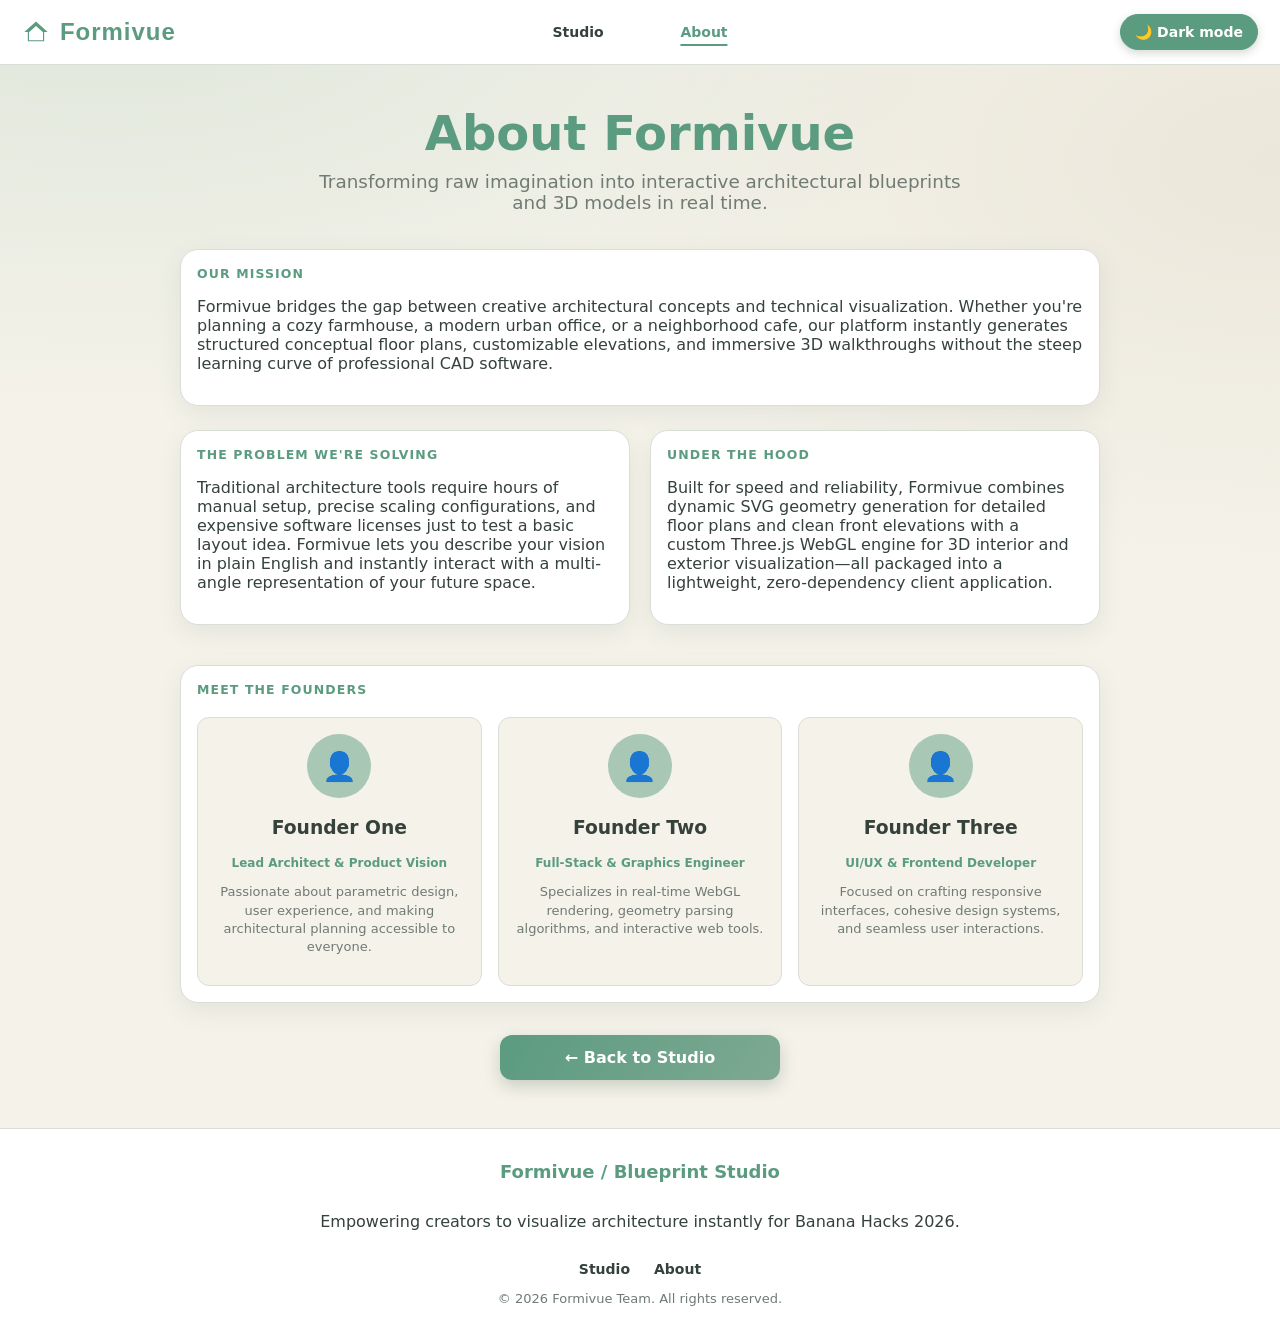
==== about.html @ 61987da1 "changed blueprint" ====
<!DOCTYPE html><html lang="en"><head><meta charset="utf-8">
<meta name="viewport" content="width=device-width, initial-scale=1, viewport-fit=cover">
<title>About — Formivue</title>
<link rel="stylesheet" href="style.css">
</head><body>
<header class="site-header">
<div class="brand-wrapper">
<svg class="brand-logo-icon" viewBox="0 0 24 24" width="28" height="28" aria-hidden="true"><path d="M12 3L2 12h3v8h14v-8h3L12 3zm0 3.8l6 5.4v6.8H6v-6.8l6-5.4z" fill="var(--a1)"/></svg>
<a class="brand" href="index.html">Formivue</a>
</div>
<nav class="site-nav" aria-label="Main navigation">
<a href="index.html">Studio</a>
<a href="about.html" class="active">About</a>
</nav>
<button class="theme-toggle" id="theme-toggle" type="button" aria-pressed="false">🌙 Dark mode</button>
</header>
<main class="about-container">
<section class="about-hero">
<h1>About Formivue</h1>
<p class="about-lead">Transforming raw imagination into interactive architectural blueprints and 3D models in real time.</p>
</section>
<section class="about-section card">
<h2>Our Mission</h2>
<p>Formivue bridges the gap between creative architectural concepts and technical visualization. Whether you're planning a cozy farmhouse, a modern urban office, or a neighborhood cafe, our platform instantly generates structured conceptual floor plans, customizable elevations, and immersive 3D walkthroughs without the steep learning curve of professional CAD software.</p>
</section>
<section class="about-grid">
<div class="card">
<h2>The Problem We're Solving</h2>
<p>Traditional architecture tools require hours of manual setup, precise scaling configurations, and expensive software licenses just to test a basic layout idea. Formivue lets you describe your vision in plain English and instantly interact with a multi-angle representation of your future space.</p>
</div>
<div class="card">
<h2>Under the Hood</h2>
<p>Built for speed and reliability, Formivue combines dynamic SVG geometry generation for detailed floor plans and clean front elevations with a custom Three.js WebGL engine for 3D interior and exterior visualization—all packaged into a lightweight, zero-dependency client application.</p>
</div>
</section>
<section class="about-section card">
<h2>Meet the Founders</h2>
<div class="founders-grid">
<div class="founder-card">
<div class="founder-photo-placeholder">👤</div>
<h3>Founder One</h3>
<p class="founder-role">Lead Architect & Product Vision</p>
<p class="founder-bio">Passionate about parametric design, user experience, and making architectural planning accessible to everyone.</p>
</div>
<div class="founder-card">
<div class="founder-photo-placeholder">👤</div>
<h3>Founder Two</h3>
<p class="founder-role">Full-Stack & Graphics Engineer</p>
<p class="founder-bio">Specializes in real-time WebGL rendering, geometry parsing algorithms, and interactive web tools.</p>
</div>
<div class="founder-card">
<div class="founder-photo-placeholder">👤</div>
<h3>Founder Three</h3>
<p class="founder-role">UI/UX & Frontend Developer</p>
<p class="founder-bio">Focused on crafting responsive interfaces, cohesive design systems, and seamless user interactions.</p>
</div>
</div>
</section>
<div class="back-to-studio">
<a href="index.html" class="go" style="display:inline-block; text-align:center; text-decoration:none; max-width:280px;">← Back to Studio</a>
</div>
</main>
<footer class="site-footer-main">
<div class="footer-content">
<div class="footer-brand">Formivue / Blueprint Studio</div>
<p>Empowering creators to visualize architecture instantly for Banana Hacks 2026.</p>
<div class="footer-links">
<a href="index.html">Studio</a>
<a href="about.html">About</a>
</div>
<p class="copyright">&copy; 2026 Formivue Team. All rights reserved.</p>
</div>
</footer>
<script>
var themeToggle=document.getElementById('theme-toggle'),savedTheme=localStorage.getItem('formivue-theme');
document.documentElement.dataset.theme=savedTheme=='dark'?'dark':'light';
function updateThemeToggle(){var dark=document.documentElement.dataset.theme=='dark';themeToggle.textContent=dark?'☀️ Light mode':'🌙 Dark mode';themeToggle.setAttribute('aria-pressed',dark)}
themeToggle.addEventListener('click',function(){var dark=document.documentElement.dataset.theme!='dark';document.documentElement.dataset.theme=dark?'dark':'light';localStorage.setItem('formivue-theme',dark?'dark':'light');updateThemeToggle()});
updateThemeToggle();
</script>
</body></html>
---- style.css ----
:root{box-sizing:border-box;padding-top:env(safe-area-inset-top,0px);padding-bottom:env(safe-area-inset-bottom,0px);--bg:#f4f2e9;--fg:#35413b;--card:#fff;--line:#d9ded7;--mut:#707b74;--a1:#5b9b80;--a2:#a8c7b5;--a3:#c7b99e}
:root[data-theme="dark"]{--bg:#17251e;--fg:#edf2ec;--card:#22342a;--line:#405648;--mut:#b1c1b5;--a1:#8db89a;--a2:#547e62;--a3:#a89e83}
html{scroll-padding-top:env(safe-area-inset-top,0px)}
*{box-sizing:border-box}
body{margin:0;color:var(--fg);font-family:system-ui,-apple-system,Segoe UI,sans-serif;background:radial-gradient(900px 400px at 8% 0,#a8c7b544,transparent),radial-gradient(700px 400px at 100% 12%,#c7b99e33,transparent),var(--bg);background-repeat:no-repeat}
:root[data-theme="dark"] body{background:radial-gradient(900px 400px at 8% 0,#31594066,transparent),radial-gradient(700px 400px at 100% 12%,#44504455,transparent),var(--bg)}
.site-header{position:relative;display:flex;align-items:center;gap:24px;padding:14px 22px;background:var(--card);border-bottom:1px solid var(--line)}
.brand-wrapper{display:flex;align-items:center;gap:10px}
.site-header .brand{color:var(--a1);font:900 24px/1 Arial,Helvetica,sans-serif;letter-spacing:.04em;text-decoration:none}
.site-nav{position:absolute;left:50%;display:flex;align-items:center;gap:clamp(24px,6vw,88px);transform:translateX(-50%)}
.site-nav a{position:relative;padding:6px 0;color:var(--fg);font-size:14px;font-weight:600;text-decoration:none}
.site-nav a:after{position:absolute;right:0;bottom:0;left:0;height:2px;background:var(--a1);content:"";transform:scaleX(0);transform-origin:center;transition:transform .2s ease}
.site-nav a:hover:after,.site-nav a:focus-visible:after,.site-nav a.active:after{transform:scaleX(1)}
.site-nav a:hover,.site-nav a.active{color:var(--a1)}
.brand-lockup{display:flex;width:100%;align-items:center;justify-content:space-between;gap:16px;padding:14px 0 0 22px}
.brand-promo{display:flex;width:max-content;flex-direction:column;align-items:center;gap:0;transform:translateX(40px)}
.brand-illustration{display:block;width:clamp(240px,32vw,390px);height:auto;flex:0 1 auto;transform:translateX(-55px)}
.brand-tagline{color:transparent;-webkit-text-fill-color:transparent;-webkit-text-stroke:1px var(--a1);font:700 120px/1 Arial,Helvetica,sans-serif;letter-spacing:0}
.brand-tagline:first-child{transform:translateX(-36px);opacity:.5}
.brand-tagline:nth-child(2){transform:translateX(36px)}
.brand-subtitle{width:max-content;color:var(--a1);font:400 18px/1.4 Arial,Helvetica,sans-serif;text-align:center}
.theme-toggle{margin-left:auto;border:1px solid var(--a1);border-radius:999px;padding:9px 14px;background:var(--a1);color:#fff;font:600 14px system-ui,sans-serif;box-shadow:0 3px 10px #263d2c33;cursor:pointer}
:root[data-theme="dark"] .theme-toggle{color:#17251e}
.grid{max-width:1400px;margin:0 auto;padding:20px 16px 40px;display:grid;grid-template-columns:minmax(0,1fr) minmax(0,1fr);gap:20px;align-items:start}
.panel{display:grid;grid-template-columns:repeat(2,minmax(0,1fr));gap:12px;align-items:start}
.panel .card{min-width:0;margin-bottom:0;padding:14px}
.panel .describe-card{grid-column:1/-1}
@media(max-width:1000px){.grid{grid-template-columns:1fr}}
@media(min-width:1001px){.panel{position:sticky;top:12px;max-height:calc(100vh - 24px);overflow:auto}}
@media(max-width:560px){.panel{grid-template-columns:1fr}}
.card{background:var(--card);border:1px solid var(--line);border-radius:18px;padding:16px;box-shadow:0 8px 24px #526c5b18;margin-bottom:16px}
h2{font-size:.78rem;letter-spacing:.09em;text-transform:uppercase;color:var(--a1);margin:0 0 10px}
textarea{width:100%;min-height:96px;padding:12px;border:2px solid var(--line);border-radius:12px;background:var(--bg);color:var(--fg);font:15px system-ui,sans-serif;resize:vertical}
textarea:focus{outline:none;border-color:var(--a1)}
.chips{display:flex;flex-wrap:wrap;gap:6px;margin:10px 0}
.chip{border:0;border-radius:999px;padding:6px 11px;font-size:12.5px;color:#fff;cursor:pointer;font-weight:600}
.chip:nth-child(1){background:#5b9b80}.chip:nth-child(2){background:#78857d}.chip:nth-child(3){background:#b7a98d}.chip:nth-child(4){background:#83aa94}.chip:nth-child(5){background:#909992}
.chip.on{box-shadow:0 0 0 3px var(--fg)}button:focus-visible{outline:3px solid var(--a1);outline-offset:3px}
[hidden]{display:none!important}
.go{width:100%;border:0;border-radius:12px;padding:13px;color:#fff;font-weight:700;font-size:16px;cursor:pointer;background:linear-gradient(120deg,var(--a1),#7ea992);box-shadow:0 6px 16px #526c5b44;transition:transform .15s}
.go:hover{transform:translateY(-2px)}
.ctl{display:flex;justify-content:space-between;align-items:center;padding:8px 0;border-bottom:1px dashed var(--line)}
.st{display:flex;align-items:center;gap:10px}.st button{width:30px;height:30px;border-radius:50%;border:0;background:var(--a1);color:#fff;font-size:18px;cursor:pointer}.st b{min-width:18px;text-align:center}
.tgs{display:flex;gap:8px;margin:12px 0}.tg{flex:1;cursor:pointer}.tg input{display:none}
.tg span{display:block;text-align:center;padding:9px;border-radius:10px;border:2px solid var(--line);font-size:14px}
.tg input:checked+span{background:var(--a1);border-color:var(--a1);color:#fff;font-weight:600}
.lbl{font-size:13px;color:var(--mut);margin:12px 0 6px}
.styles{display:grid;grid-template-columns:repeat(2,1fr);gap:8px}
.window-options{display:grid;grid-template-columns:repeat(2,minmax(0,1fr));gap:7px}
.window-type{border:2px solid var(--line);background:var(--card);color:var(--fg);border-radius:10px;padding:9px 7px;cursor:pointer;text-align:left;font-size:12px}
.window-type.on{border-color:var(--a1);background:color-mix(in srgb,var(--a1) 14%,var(--card));font-weight:650}
.sty{border:2px solid var(--line);background:var(--card);color:var(--fg);border-radius:12px;padding:9px;cursor:pointer;text-align:left;font-size:13px}
.sty.on{border-color:var(--c);box-shadow:0 0 0 3px color-mix(in srgb,var(--c) 25%,transparent);font-weight:600}
.seg{display:flex;border:2px solid var(--line);border-radius:10px;overflow:hidden}.seg button{flex:1;border:0;background:none;color:var(--fg);padding:8px;cursor:pointer}.seg button.on{background:var(--a1);color:#fff}
.sws{display:flex;flex-wrap:wrap;gap:8px}.sw{width:28px;height:28px;border-radius:50%;border:3px solid var(--card);box-shadow:0 0 0 2px var(--line);cursor:pointer;padding:0}.sw.on{box-shadow:0 0 0 3px var(--a1)}
.stats{display:grid;grid-template-columns:repeat(4,1fr);gap:10px;margin-bottom:16px}
@media(max-width:560px){.stats{grid-template-columns:repeat(2,1fr)}}
.stat{border-radius:14px;padding:12px;color:#fff}.stat b{display:block;font-size:1.25rem}.stat span{font-size:12px;opacity:.92}
.stat:nth-child(1){background:linear-gradient(135deg,#5b9b80,#83b59a)}.stat:nth-child(2){background:linear-gradient(135deg,#84958b,#aeb9b0)}.stat:nth-child(3){background:linear-gradient(135deg,#b5a789,#d0c5af)}.stat:nth-child(4){background:linear-gradient(135deg,#8f9a92,#b7c1b9)}
.tabs{display:flex;gap:6px;margin-bottom:12px}.tabs button{flex:1;border:0;padding:11px;border-radius:10px;background:var(--bg);color:var(--fg);font-weight:600;cursor:pointer}
.tabs button.on{background:linear-gradient(120deg,var(--a1),#8db8a0);color:#fff}
.pills{display:flex;gap:6px;margin:10px 0;flex-wrap:wrap}.pills button{border:2px solid var(--line);background:none;color:var(--fg);border-radius:999px;padding:6px 12px;cursor:pointer}.pills button.on{background:var(--a1);border-color:var(--a1);color:#fff}
.info{margin-top:10px;padding:10px 12px;border-radius:10px;background:var(--bg);font-size:14px;color:var(--mut)}.info b{color:var(--fg)}
.wrap{overflow:auto;border-radius:12px;border:1px solid var(--line);position:relative;cursor:grab}
.wrap:active{cursor:grabbing}
svg{display:block;width:100%;height:auto;transform-origin:0 0}
.rm{pointer-events:all;cursor:pointer;transition:fill .15s}.rm:hover{fill:#7fd0ff;fill-opacity:.32}
.pop{animation:pop .4s ease}@keyframes pop{from{transform:translateY(8px)}to{transform:none}}
.err{padding:18px;border-radius:12px;background:#fbe9e4;color:#6b2a1c;border:1px solid #e3b4a6;font-size:14px;word-break:break-word}
.v3{height:440px;border-radius:12px;overflow:hidden;background:#000;touch-action:none;cursor:grab}.v3 canvas{display:block;width:100%}.note{font-size:12.5px;color:var(--mut);text-align:center;margin:0}
.site-footer-main{background:var(--card);border-top:1px solid var(--line);padding:32px 20px;margin-top:48px;text-align:center}
.footer-content{max-width:1200px;margin:0 auto;display:flex;flex-direction:column;align-items:center;gap:14px}
.footer-brand{font-weight:900;color:var(--a1);font-size:18px}
.footer-links{display:flex;gap:24px}
.footer-links a{color:var(--fg);text-decoration:none;font-size:14px;font-weight:600}
.footer-links a:hover{color:var(--a1)}
.copyright{font-size:13px;color:var(--mut);margin:0}
.about-container{max-width:960px;margin:40px auto;padding:0 20px}
.about-hero{text-align:center;margin-bottom:36px}.about-hero h1{font-size:clamp(2rem,4vw,3rem);color:var(--a1);margin-bottom:10px}
.about-lead{font-size:1.15rem;color:var(--mut);max-width:680px;margin:0 auto}
.about-section{margin-bottom:24px}
.about-grid{display:grid;grid-template-columns:repeat(2,minmax(0,1fr));gap:20px;margin-bottom:24px}
@media(max-width:768px){.about-grid{grid-template-columns:1fr}}
.founders-grid{display:grid;grid-template-columns:repeat(3,minmax(0,1fr));gap:16px;margin-top:20px}
@media(max-width:768px){.founders-grid{grid-template-columns:1fr}}
.founder-card{background:var(--bg);border-radius:12px;padding:16px;text-align:center;border:1px solid var(--line)}
.founder-photo-placeholder{width:64px;height:64px;border-radius:50%;background:var(--a2);color:#fff;display:flex;align-items:center;justify-content:center;font-size:28px;margin:0 auto 12px}
.founder-role{font-size:12px;color:var(--a1);font-weight:700;margin:4px 0}
.founder-bio{font-size:13px;color:var(--mut);line-height:1.4}
.back-to-studio{text-align:center;margin:32px 0}

#type-options{grid-column:1/-1}
.otg{display:grid;grid-template-columns:repeat(2,minmax(0,1fr));gap:8px;margin-top:12px}
.otg .tg{margin:0}
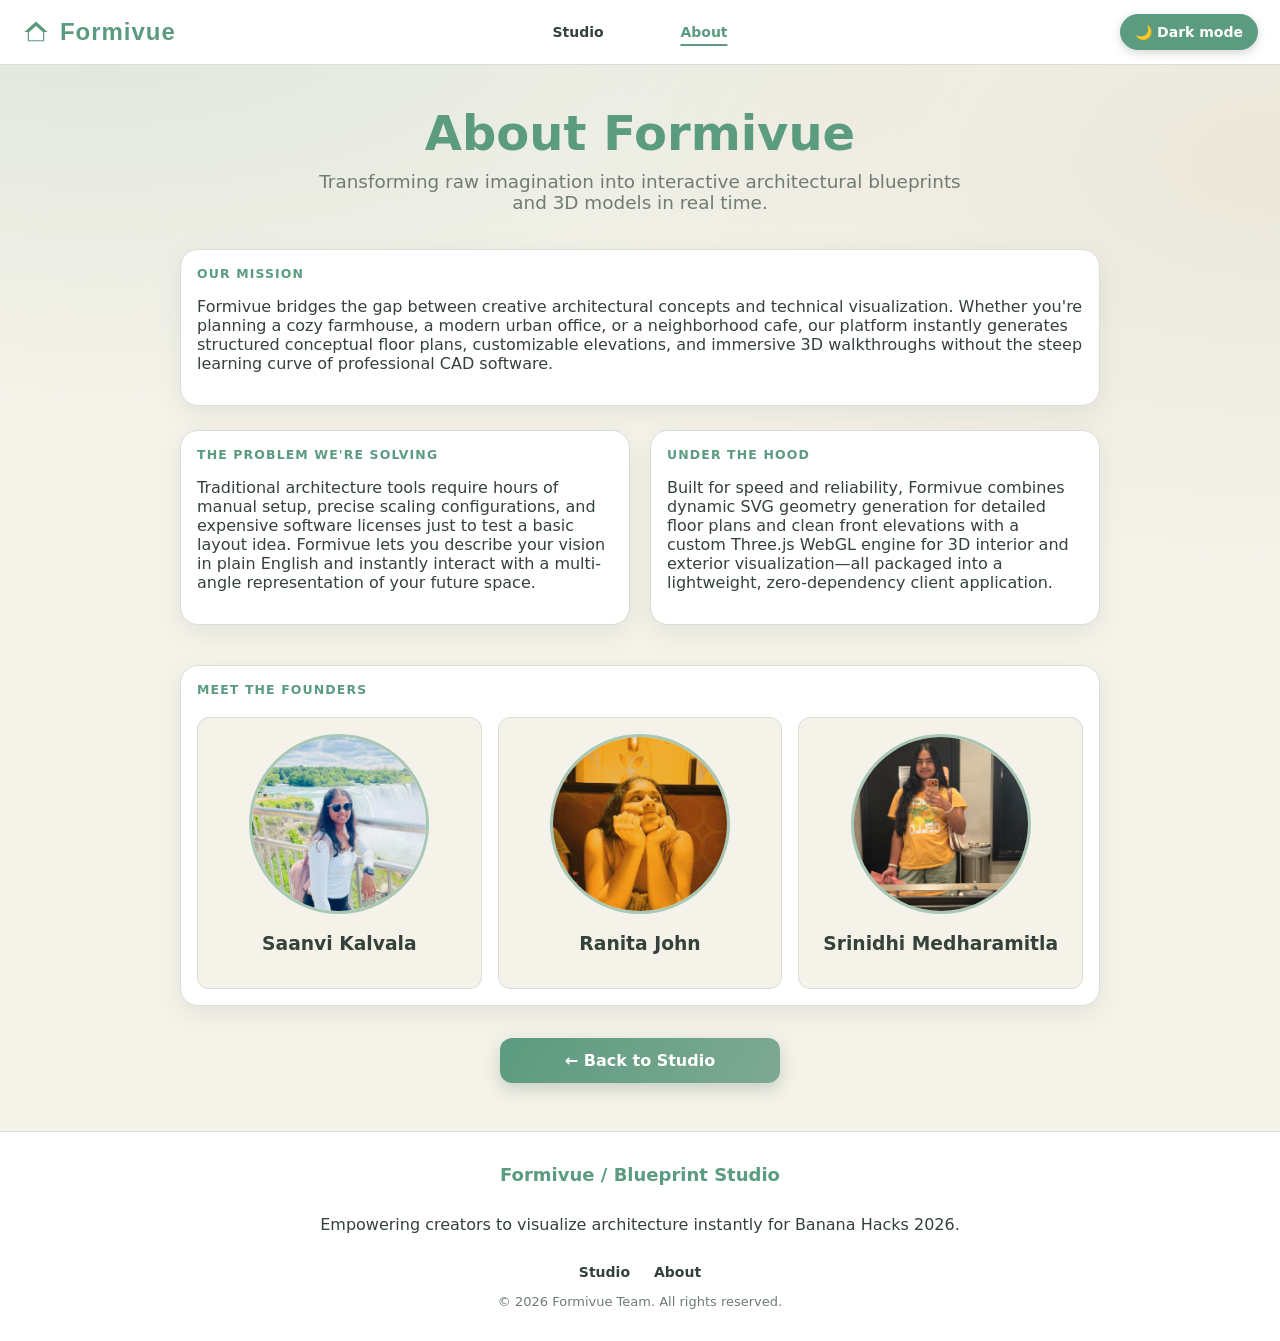
==== commit bc8c0e31: "add photos for founders" ====
--- a/about.html
+++ b/about.html
@@ -37,22 +37,16 @@
 <h2>Meet the Founders</h2>
 <div class="founders-grid">
 <div class="founder-card">
-<div class="founder-photo-placeholder">👤</div>
-<h3>Founder One</h3>
-<p class="founder-role">Lead Architect & Product Vision</p>
-<p class="founder-bio">Passionate about parametric design, user experience, and making architectural planning accessible to everyone.</p>
+<img class="founder-photo" src="assets/founders/saanvi.jpeg" alt="Saanvi Kalvala" loading="lazy">
+<h3>Saanvi Kalvala</h3>
 </div>
 <div class="founder-card">
-<div class="founder-photo-placeholder">👤</div>
-<h3>Founder Two</h3>
-<p class="founder-role">Full-Stack & Graphics Engineer</p>
-<p class="founder-bio">Specializes in real-time WebGL rendering, geometry parsing algorithms, and interactive web tools.</p>
+<img class="founder-photo" src="assets/founders/ranita.jpg" alt="Ranita John" loading="lazy">
+<h3>Ranita John</h3>
 </div>
 <div class="founder-card">
-<div class="founder-photo-placeholder">👤</div>
-<h3>Founder Three</h3>
-<p class="founder-role">UI/UX & Frontend Developer</p>
-<p class="founder-bio">Focused on crafting responsive interfaces, cohesive design systems, and seamless user interactions.</p>
+<img class="founder-photo" src="assets/founders/srinidhi.jpeg" alt="Srinidhi Medharamitla" loading="lazy">
+<h3>Srinidhi Medharamitla</h3>
 </div>
 </div>
 </section>
--- a/style.css
+++ b/style.css
@@ -60,6 +60,7 @@
 .tabs{display:flex;gap:6px;margin-bottom:12px}.tabs button{flex:1;border:0;padding:11px;border-radius:10px;background:var(--bg);color:var(--fg);font-weight:600;cursor:pointer}
 .tabs button.on{background:linear-gradient(120deg,var(--a1),#8db8a0);color:#fff}
 .pills{display:flex;gap:6px;margin:10px 0;flex-wrap:wrap}.pills button{border:2px solid var(--line);background:none;color:var(--fg);border-radius:999px;padding:6px 12px;cursor:pointer}.pills button.on{background:var(--a1);border-color:var(--a1);color:#fff}
+.pills button[data-act="download"]{background:var(--a1);border-color:var(--a1);color:#fff;font-weight:600}
 .info{margin-top:10px;padding:10px 12px;border-radius:10px;background:var(--bg);font-size:14px;color:var(--mut)}.info b{color:var(--fg)}
 .wrap{overflow:auto;border-radius:12px;border:1px solid var(--line);position:relative;cursor:grab}
 .wrap:active{cursor:grabbing}
@@ -84,6 +85,7 @@
 .founders-grid{display:grid;grid-template-columns:repeat(3,minmax(0,1fr));gap:16px;margin-top:20px}
 @media(max-width:768px){.founders-grid{grid-template-columns:1fr}}
 .founder-card{background:var(--bg);border-radius:12px;padding:16px;text-align:center;border:1px solid var(--line)}
+.founder-photo{display:block;width:180px;height:180px;object-fit:cover;border-radius:50%;border:3px solid var(--a2);margin:0 auto 12px;background:var(--a2)}
 .founder-photo-placeholder{width:64px;height:64px;border-radius:50%;background:var(--a2);color:#fff;display:flex;align-items:center;justify-content:center;font-size:28px;margin:0 auto 12px}
 .founder-role{font-size:12px;color:var(--a1);font-weight:700;margin:4px 0}
 .founder-bio{font-size:13px;color:var(--mut);line-height:1.4}
@@ -92,4 +94,3 @@
 #type-options{grid-column:1/-1}
 .otg{display:grid;grid-template-columns:repeat(2,minmax(0,1fr));gap:8px;margin-top:12px}
 .otg .tg{margin:0}
-
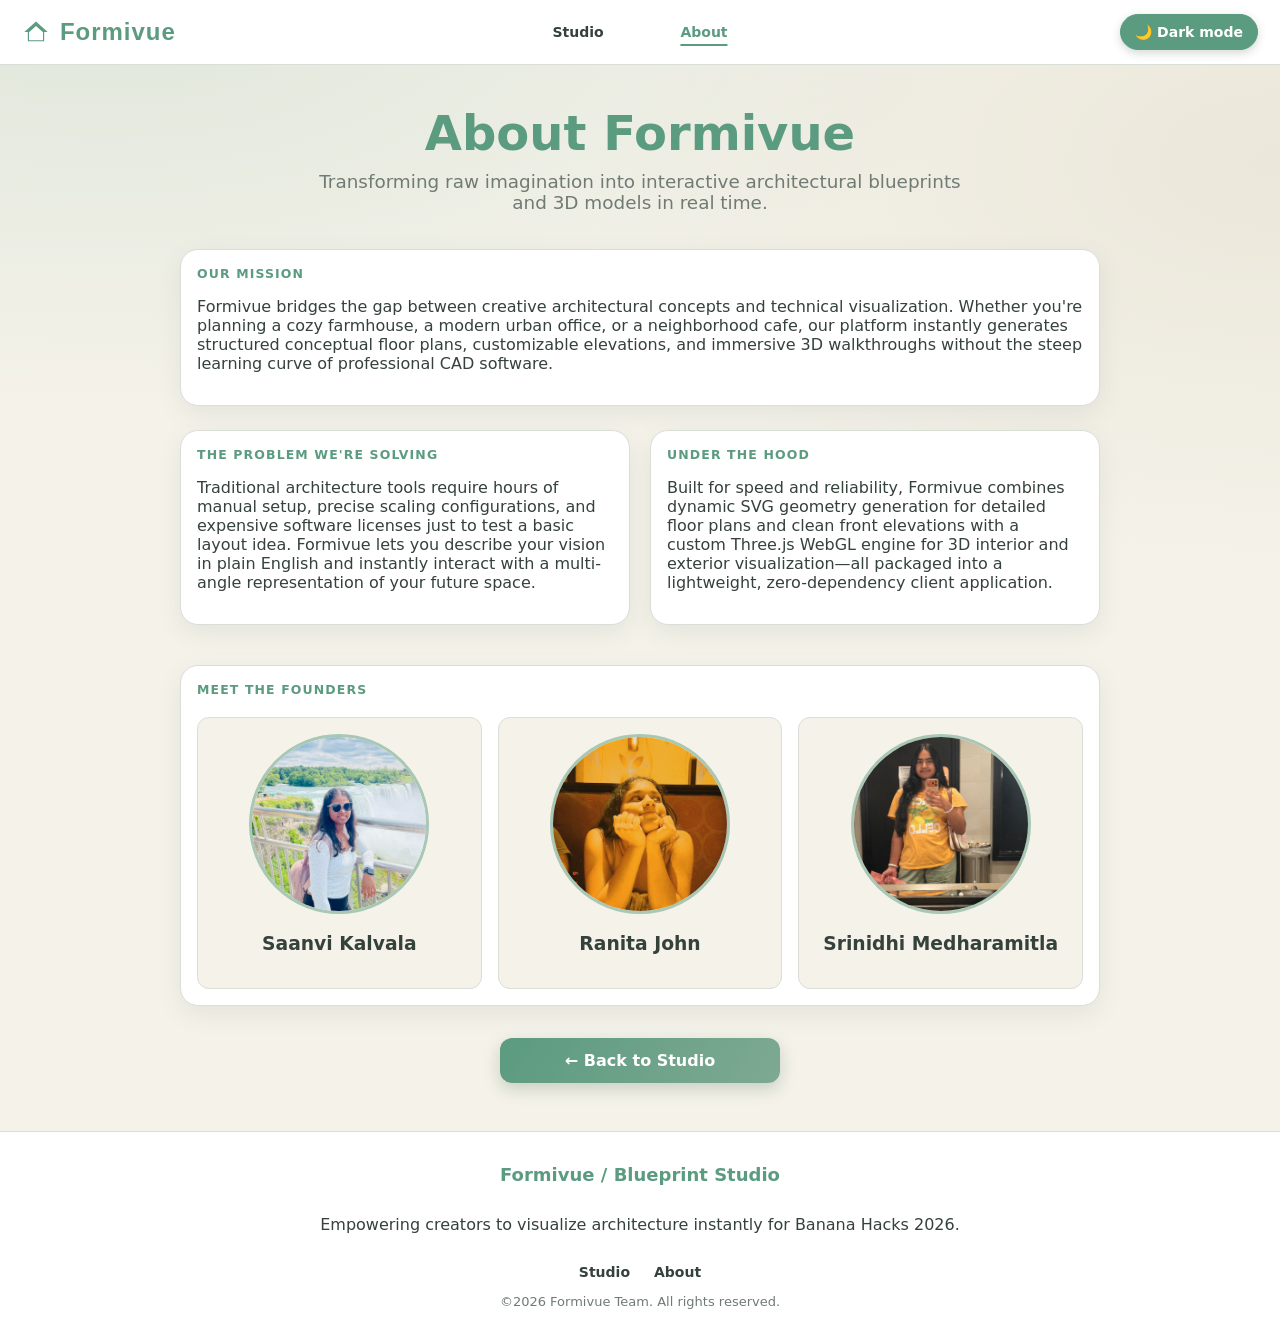
==== commit 531bbcc9: "changed porportions for mobiles but kept desktop" ====
--- a/about.html
+++ b/about.html
@@ -1,75 +1,102 @@
-<!DOCTYPE html><html lang="en"><head><meta charset="utf-8">
-<meta name="viewport" content="width=device-width, initial-scale=1, viewport-fit=cover">
-<title>About — Formivue</title>
-<link rel="stylesheet" href="style.css">
-</head><body>
-<header class="site-header">
-<div class="brand-wrapper">
-<svg class="brand-logo-icon" viewBox="0 0 24 24" width="28" height="28" aria-hidden="true"><path d="M12 3L2 12h3v8h14v-8h3L12 3zm0 3.8l6 5.4v6.8H6v-6.8l6-5.4z" fill="var(--a1)"/></svg>
+<!DOCTYPE html>
+<html lang="en">
+  <head>
+    <meta charset="utf-8">
+    <meta name="viewport" content="width=device-width, initial-scale=1, viewport-fit=cover"><title>About — Formivue</title>
+    <link rel="stylesheet" href="style.css">
+  </head>
+  <body>
+    <header class="site-header">
+      <div class="brand-wrapper">
+        <svg class="brand-logo-icon" viewBox="0 0 24 24" width="28" height="28" aria-hidden="true">
+          <path d="M12 3L2 12h3v8h14v-8h3L12 3zm0 3.8l6 5.4v6.8H6v-6.8l6-5.4z" fill="var(--a1)"/>
+        </svg>
 <a class="brand" href="index.html">Formivue</a>
-</div>
-<nav class="site-nav" aria-label="Main navigation">
-<a href="index.html">Studio</a>
-<a href="about.html" class="active">About</a>
-</nav>
-<button class="theme-toggle" id="theme-toggle" type="button" aria-pressed="false">🌙 Dark mode</button>
-</header>
-<main class="about-container">
-<section class="about-hero">
-<h1>About Formivue</h1>
-<p class="about-lead">Transforming raw imagination into interactive architectural blueprints and 3D models in real time.</p>
-</section>
-<section class="about-section card">
-<h2>Our Mission</h2>
-<p>Formivue bridges the gap between creative architectural concepts and technical visualization. Whether you're planning a cozy farmhouse, a modern urban office, or a neighborhood cafe, our platform instantly generates structured conceptual floor plans, customizable elevations, and immersive 3D walkthroughs without the steep learning curve of professional CAD software.</p>
-</section>
-<section class="about-grid">
-<div class="card">
-<h2>The Problem We're Solving</h2>
-<p>Traditional architecture tools require hours of manual setup, precise scaling configurations, and expensive software licenses just to test a basic layout idea. Formivue lets you describe your vision in plain English and instantly interact with a multi-angle representation of your future space.</p>
-</div>
-<div class="card">
-<h2>Under the Hood</h2>
-<p>Built for speed and reliability, Formivue combines dynamic SVG geometry generation for detailed floor plans and clean front elevations with a custom Three.js WebGL engine for 3D interior and exterior visualization—all packaged into a lightweight, zero-dependency client application.</p>
-</div>
-</section>
-<section class="about-section card">
-<h2>Meet the Founders</h2>
-<div class="founders-grid">
-<div class="founder-card">
-<img class="founder-photo" src="assets/founders/saanvi.jpeg" alt="Saanvi Kalvala" loading="lazy">
-<h3>Saanvi Kalvala</h3>
-</div>
-<div class="founder-card">
-<img class="founder-photo" src="assets/founders/ranita.jpg" alt="Ranita John" loading="lazy">
-<h3>Ranita John</h3>
-</div>
-<div class="founder-card">
-<img class="founder-photo" src="assets/founders/srinidhi.jpeg" alt="Srinidhi Medharamitla" loading="lazy">
-<h3>Srinidhi Medharamitla</h3>
-</div>
-</div>
-</section>
-<div class="back-to-studio">
-<a href="index.html" class="go" style="display:inline-block; text-align:center; text-decoration:none; max-width:280px;">← Back to Studio</a>
-</div>
-</main>
-<footer class="site-footer-main">
-<div class="footer-content">
-<div class="footer-brand">Formivue / Blueprint Studio</div>
-<p>Empowering creators to visualize architecture instantly for Banana Hacks 2026.</p>
-<div class="footer-links">
-<a href="index.html">Studio</a>
-<a href="about.html">About</a>
-</div>
-<p class="copyright">&copy; 2026 Formivue Team. All rights reserved.</p>
-</div>
-</footer>
-<script>
-var themeToggle=document.getElementById('theme-toggle'),savedTheme=localStorage.getItem('formivue-theme');
-document.documentElement.dataset.theme=savedTheme=='dark'?'dark':'light';
-function updateThemeToggle(){var dark=document.documentElement.dataset.theme=='dark';themeToggle.textContent=dark?'☀️ Light mode':'🌙 Dark mode';themeToggle.setAttribute('aria-pressed',dark)}
-themeToggle.addEventListener('click',function(){var dark=document.documentElement.dataset.theme!='dark';document.documentElement.dataset.theme=dark?'dark':'light';localStorage.setItem('formivue-theme',dark?'dark':'light');updateThemeToggle()});
-updateThemeToggle();
-</script>
-</body></html>
+      </div>
+      <nav class="site-nav" aria-label="Main navigation"><a href="index.html">Studio</a><a href="about.html" class="active">About</a>
+      </nav>
+      <button class="theme-toggle" id="theme-toggle" type="button" aria-pressed="false">🌙 Dark mode
+      </button>
+    </header>
+    <main class="about-container">
+      <section class="about-hero">
+        <h1>About Formivue
+        </h1>
+        <p class="about-lead">Transforming raw imagination into interactive architectural blueprints and 3D models in real time.
+        </p>
+      </section>
+      <section class="about-section card">
+        <h2>Our Mission
+        </h2>
+        <p>Formivue bridges the gap between creative architectural concepts and technical visualization. Whether you're planning a cozy farmhouse, a modern urban office, or a neighborhood cafe, our platform instantly generates structured conceptual floor plans, customizable elevations, and immersive 3D walkthroughs without the steep learning curve of professional CAD software.
+        </p>
+      </section>
+      <section class="about-grid">
+        <div class="card">
+          <h2>The Problem We're Solving
+          </h2>
+          <p>Traditional architecture tools require hours of manual setup, precise scaling configurations, and expensive software licenses just to test a basic layout idea. Formivue lets you describe your vision in plain English and instantly interact with a multi-angle representation of your future space.
+          </p>
+        </div>
+        <div class="card">
+          <h2>Under the Hood
+          </h2>
+          <p>Built for speed and reliability, Formivue combines dynamic SVG geometry generation for detailed floor plans and clean front elevations with a custom Three.js WebGL engine for 3D interior and exterior visualization—all packaged into a lightweight, zero-dependency client application.
+          </p>
+        </div>
+      </section>
+      <section class="about-section card">
+        <h2>Meet the Founders
+        </h2>
+        <div class="founders-grid">
+          <div class="founder-card">
+            <img class="founder-photo" src="assets/founders/saanvi.jpeg" alt="Saanvi Kalvala" loading="lazy">
+            <h3>Saanvi Kalvala
+            </h3>
+          </div>
+          <div class="founder-card">
+            <img class="founder-photo" src="assets/founders/ranita.jpg" alt="Ranita John" loading="lazy">
+            <h3>Ranita John
+            </h3>
+          </div>
+          <div class="founder-card">
+            <img class="founder-photo" src="assets/founders/srinidhi.jpeg" alt="Srinidhi Medharamitla" loading="lazy">
+            <h3>Srinidhi Medharamitla
+            </h3>
+          </div>
+        </div>
+      </section>
+      <div class="back-to-studio"><a href="index.html" class="go" style="display:inline-block; text-align:center; text-decoration:none; max-width:280px;">← Back to Studio</a>
+      </div>
+    </main>
+    <footer class="site-footer-main">
+      <div class="footer-content">
+        <div class="footer-brand">Formivue / Blueprint Studio
+        </div>
+        <p>Empowering creators to visualize architecture instantly for Banana Hacks 2026.
+        </p>
+        <div class="footer-links"><a href="index.html">Studio</a><a href="about.html">About</a>
+        </div>
+        <p class="copyright">&copy;2026 Formivue Team. All rights reserved.
+        </p>
+      </div>
+    </footer>
+    <script>      var themeToggle = document.getElementById('theme-toggle'),
+          savedTheme = localStorage.getItem('formivue-theme');
+      document.documentElement.dataset.theme = savedTheme == 'dark' ? 'dark' : 'light';
+
+      function updateThemeToggle() {
+          var dark = document.documentElement.dataset.theme == 'dark';
+          themeToggle.textContent = dark ? '☀️ Light mode' : '🌙 Dark mode';
+          themeToggle.setAttribute('aria-pressed', dark)
+      }
+      themeToggle.addEventListener('click', function() {
+          var dark = document.documentElement.dataset.theme != 'dark';
+          document.documentElement.dataset.theme = dark ? 'dark' : 'light';
+          localStorage.setItem('formivue-theme', dark ? 'dark' : 'light');
+          updateThemeToggle()
+      });
+      updateThemeToggle();
+    </script>
+  </body>
+</html>
--- a/style.css
+++ b/style.css
@@ -1,96 +1,904 @@
-:root{box-sizing:border-box;padding-top:env(safe-area-inset-top,0px);padding-bottom:env(safe-area-inset-bottom,0px);--bg:#f4f2e9;--fg:#35413b;--card:#fff;--line:#d9ded7;--mut:#707b74;--a1:#5b9b80;--a2:#a8c7b5;--a3:#c7b99e}
-:root[data-theme="dark"]{--bg:#17251e;--fg:#edf2ec;--card:#22342a;--line:#405648;--mut:#b1c1b5;--a1:#8db89a;--a2:#547e62;--a3:#a89e83}
-html{scroll-padding-top:env(safe-area-inset-top,0px)}
-*{box-sizing:border-box}
-body{margin:0;color:var(--fg);font-family:system-ui,-apple-system,Segoe UI,sans-serif;background:radial-gradient(900px 400px at 8% 0,#a8c7b544,transparent),radial-gradient(700px 400px at 100% 12%,#c7b99e33,transparent),var(--bg);background-repeat:no-repeat}
-:root[data-theme="dark"] body{background:radial-gradient(900px 400px at 8% 0,#31594066,transparent),radial-gradient(700px 400px at 100% 12%,#44504455,transparent),var(--bg)}
-.site-header{position:relative;display:flex;align-items:center;gap:24px;padding:14px 22px;background:var(--card);border-bottom:1px solid var(--line)}
-.brand-wrapper{display:flex;align-items:center;gap:10px}
-.site-header .brand{color:var(--a1);font:900 24px/1 Arial,Helvetica,sans-serif;letter-spacing:.04em;text-decoration:none}
-.site-nav{position:absolute;left:50%;display:flex;align-items:center;gap:clamp(24px,6vw,88px);transform:translateX(-50%)}
-.site-nav a{position:relative;padding:6px 0;color:var(--fg);font-size:14px;font-weight:600;text-decoration:none}
-.site-nav a:after{position:absolute;right:0;bottom:0;left:0;height:2px;background:var(--a1);content:"";transform:scaleX(0);transform-origin:center;transition:transform .2s ease}
-.site-nav a:hover:after,.site-nav a:focus-visible:after,.site-nav a.active:after{transform:scaleX(1)}
-.site-nav a:hover,.site-nav a.active{color:var(--a1)}
-.brand-lockup{display:flex;width:100%;align-items:center;justify-content:space-between;gap:16px;padding:14px 0 0 22px}
-.brand-promo{display:flex;width:max-content;flex-direction:column;align-items:center;gap:0;transform:translateX(40px)}
-.brand-illustration{display:block;width:clamp(240px,32vw,390px);height:auto;flex:0 1 auto;transform:translateX(-55px)}
-.brand-tagline{color:transparent;-webkit-text-fill-color:transparent;-webkit-text-stroke:1px var(--a1);font:700 120px/1 Arial,Helvetica,sans-serif;letter-spacing:0}
-.brand-tagline:first-child{transform:translateX(-36px);opacity:.5}
-.brand-tagline:nth-child(2){transform:translateX(36px)}
-.brand-subtitle{width:max-content;color:var(--a1);font:400 18px/1.4 Arial,Helvetica,sans-serif;text-align:center}
-.theme-toggle{margin-left:auto;border:1px solid var(--a1);border-radius:999px;padding:9px 14px;background:var(--a1);color:#fff;font:600 14px system-ui,sans-serif;box-shadow:0 3px 10px #263d2c33;cursor:pointer}
-:root[data-theme="dark"] .theme-toggle{color:#17251e}
-.grid{max-width:1400px;margin:0 auto;padding:20px 16px 40px;display:grid;grid-template-columns:minmax(0,1fr) minmax(0,1fr);gap:20px;align-items:start}
-.panel{display:grid;grid-template-columns:repeat(2,minmax(0,1fr));gap:12px;align-items:start}
-.panel .card{min-width:0;margin-bottom:0;padding:14px}
-.panel .describe-card{grid-column:1/-1}
-@media(max-width:1000px){.grid{grid-template-columns:1fr}}
-@media(min-width:1001px){.panel{position:sticky;top:12px;max-height:calc(100vh - 24px);overflow:auto}}
-@media(max-width:560px){.panel{grid-template-columns:1fr}}
-.card{background:var(--card);border:1px solid var(--line);border-radius:18px;padding:16px;box-shadow:0 8px 24px #526c5b18;margin-bottom:16px}
-h2{font-size:.78rem;letter-spacing:.09em;text-transform:uppercase;color:var(--a1);margin:0 0 10px}
-textarea{width:100%;min-height:96px;padding:12px;border:2px solid var(--line);border-radius:12px;background:var(--bg);color:var(--fg);font:15px system-ui,sans-serif;resize:vertical}
-textarea:focus{outline:none;border-color:var(--a1)}
-.chips{display:flex;flex-wrap:wrap;gap:6px;margin:10px 0}
-.chip{border:0;border-radius:999px;padding:6px 11px;font-size:12.5px;color:#fff;cursor:pointer;font-weight:600}
-.chip:nth-child(1){background:#5b9b80}.chip:nth-child(2){background:#78857d}.chip:nth-child(3){background:#b7a98d}.chip:nth-child(4){background:#83aa94}.chip:nth-child(5){background:#909992}
-.chip.on{box-shadow:0 0 0 3px var(--fg)}button:focus-visible{outline:3px solid var(--a1);outline-offset:3px}
-[hidden]{display:none!important}
-.go{width:100%;border:0;border-radius:12px;padding:13px;color:#fff;font-weight:700;font-size:16px;cursor:pointer;background:linear-gradient(120deg,var(--a1),#7ea992);box-shadow:0 6px 16px #526c5b44;transition:transform .15s}
-.go:hover{transform:translateY(-2px)}
-.ctl{display:flex;justify-content:space-between;align-items:center;padding:8px 0;border-bottom:1px dashed var(--line)}
-.st{display:flex;align-items:center;gap:10px}.st button{width:30px;height:30px;border-radius:50%;border:0;background:var(--a1);color:#fff;font-size:18px;cursor:pointer}.st b{min-width:18px;text-align:center}
-.tgs{display:flex;gap:8px;margin:12px 0}.tg{flex:1;cursor:pointer}.tg input{display:none}
-.tg span{display:block;text-align:center;padding:9px;border-radius:10px;border:2px solid var(--line);font-size:14px}
-.tg input:checked+span{background:var(--a1);border-color:var(--a1);color:#fff;font-weight:600}
-.lbl{font-size:13px;color:var(--mut);margin:12px 0 6px}
-.styles{display:grid;grid-template-columns:repeat(2,1fr);gap:8px}
-.window-options{display:grid;grid-template-columns:repeat(2,minmax(0,1fr));gap:7px}
-.window-type{border:2px solid var(--line);background:var(--card);color:var(--fg);border-radius:10px;padding:9px 7px;cursor:pointer;text-align:left;font-size:12px}
-.window-type.on{border-color:var(--a1);background:color-mix(in srgb,var(--a1) 14%,var(--card));font-weight:650}
-.sty{border:2px solid var(--line);background:var(--card);color:var(--fg);border-radius:12px;padding:9px;cursor:pointer;text-align:left;font-size:13px}
-.sty.on{border-color:var(--c);box-shadow:0 0 0 3px color-mix(in srgb,var(--c) 25%,transparent);font-weight:600}
-.seg{display:flex;border:2px solid var(--line);border-radius:10px;overflow:hidden}.seg button{flex:1;border:0;background:none;color:var(--fg);padding:8px;cursor:pointer}.seg button.on{background:var(--a1);color:#fff}
-.sws{display:flex;flex-wrap:wrap;gap:8px}.sw{width:28px;height:28px;border-radius:50%;border:3px solid var(--card);box-shadow:0 0 0 2px var(--line);cursor:pointer;padding:0}.sw.on{box-shadow:0 0 0 3px var(--a1)}
-.stats{display:grid;grid-template-columns:repeat(4,1fr);gap:10px;margin-bottom:16px}
-@media(max-width:560px){.stats{grid-template-columns:repeat(2,1fr)}}
-.stat{border-radius:14px;padding:12px;color:#fff}.stat b{display:block;font-size:1.25rem}.stat span{font-size:12px;opacity:.92}
-.stat:nth-child(1){background:linear-gradient(135deg,#5b9b80,#83b59a)}.stat:nth-child(2){background:linear-gradient(135deg,#84958b,#aeb9b0)}.stat:nth-child(3){background:linear-gradient(135deg,#b5a789,#d0c5af)}.stat:nth-child(4){background:linear-gradient(135deg,#8f9a92,#b7c1b9)}
-.tabs{display:flex;gap:6px;margin-bottom:12px}.tabs button{flex:1;border:0;padding:11px;border-radius:10px;background:var(--bg);color:var(--fg);font-weight:600;cursor:pointer}
-.tabs button.on{background:linear-gradient(120deg,var(--a1),#8db8a0);color:#fff}
-.pills{display:flex;gap:6px;margin:10px 0;flex-wrap:wrap}.pills button{border:2px solid var(--line);background:none;color:var(--fg);border-radius:999px;padding:6px 12px;cursor:pointer}.pills button.on{background:var(--a1);border-color:var(--a1);color:#fff}
-.pills button[data-act="download"]{background:var(--a1);border-color:var(--a1);color:#fff;font-weight:600}
-.info{margin-top:10px;padding:10px 12px;border-radius:10px;background:var(--bg);font-size:14px;color:var(--mut)}.info b{color:var(--fg)}
-.wrap{overflow:auto;border-radius:12px;border:1px solid var(--line);position:relative;cursor:grab}
-.wrap:active{cursor:grabbing}
-svg{display:block;width:100%;height:auto;transform-origin:0 0}
-.rm{pointer-events:all;cursor:pointer;transition:fill .15s}.rm:hover{fill:#7fd0ff;fill-opacity:.32}
-.pop{animation:pop .4s ease}@keyframes pop{from{transform:translateY(8px)}to{transform:none}}
-.err{padding:18px;border-radius:12px;background:#fbe9e4;color:#6b2a1c;border:1px solid #e3b4a6;font-size:14px;word-break:break-word}
-.v3{height:440px;border-radius:12px;overflow:hidden;background:#000;touch-action:none;cursor:grab}.v3 canvas{display:block;width:100%}.note{font-size:12.5px;color:var(--mut);text-align:center;margin:0}
-.site-footer-main{background:var(--card);border-top:1px solid var(--line);padding:32px 20px;margin-top:48px;text-align:center}
-.footer-content{max-width:1200px;margin:0 auto;display:flex;flex-direction:column;align-items:center;gap:14px}
-.footer-brand{font-weight:900;color:var(--a1);font-size:18px}
-.footer-links{display:flex;gap:24px}
-.footer-links a{color:var(--fg);text-decoration:none;font-size:14px;font-weight:600}
-.footer-links a:hover{color:var(--a1)}
-.copyright{font-size:13px;color:var(--mut);margin:0}
-.about-container{max-width:960px;margin:40px auto;padding:0 20px}
-.about-hero{text-align:center;margin-bottom:36px}.about-hero h1{font-size:clamp(2rem,4vw,3rem);color:var(--a1);margin-bottom:10px}
-.about-lead{font-size:1.15rem;color:var(--mut);max-width:680px;margin:0 auto}
-.about-section{margin-bottom:24px}
-.about-grid{display:grid;grid-template-columns:repeat(2,minmax(0,1fr));gap:20px;margin-bottom:24px}
-@media(max-width:768px){.about-grid{grid-template-columns:1fr}}
-.founders-grid{display:grid;grid-template-columns:repeat(3,minmax(0,1fr));gap:16px;margin-top:20px}
-@media(max-width:768px){.founders-grid{grid-template-columns:1fr}}
-.founder-card{background:var(--bg);border-radius:12px;padding:16px;text-align:center;border:1px solid var(--line)}
-.founder-photo{display:block;width:180px;height:180px;object-fit:cover;border-radius:50%;border:3px solid var(--a2);margin:0 auto 12px;background:var(--a2)}
-.founder-photo-placeholder{width:64px;height:64px;border-radius:50%;background:var(--a2);color:#fff;display:flex;align-items:center;justify-content:center;font-size:28px;margin:0 auto 12px}
-.founder-role{font-size:12px;color:var(--a1);font-weight:700;margin:4px 0}
-.founder-bio{font-size:13px;color:var(--mut);line-height:1.4}
-.back-to-studio{text-align:center;margin:32px 0}
-
-#type-options{grid-column:1/-1}
-.otg{display:grid;grid-template-columns:repeat(2,minmax(0,1fr));gap:8px;margin-top:12px}
-.otg .tg{margin:0}
+:root {
+  box-sizing: border-box;
+  padding-top: env(safe-area-inset-top, 0px);
+  padding-bottom: env(safe-area-inset-bottom, 0px);
+  --bg: #f4f2e9;
+  --fg: #35413b;
+  --card: #fff;
+  --line: #d9ded7;
+  --mut: #707b74;
+  --a1: #5b9b80;
+  --a2: #a8c7b5;
+  --a3: #c7b99e
+}
+
+:root[data-theme="dark"] {
+  --bg: #17251e;
+  --fg: #edf2ec;
+  --card: #22342a;
+  --line: #405648;
+  --mut: #b1c1b5;
+  --a1: #8db89a;
+  --a2: #547e62;
+  --a3: #a89e83
+}
+
+html {
+  scroll-padding-top: env(safe-area-inset-top, 0px)
+}
+
+* {
+  box-sizing: border-box
+}
+
+body {
+  margin: 0;
+  color: var(--fg);
+  font-family: system-ui, -apple-system, Segoe UI, sans-serif;
+  background: radial-gradient(900px 400px at 8% 0, #a8c7b544, transparent), radial-gradient(700px 400px at 100% 12%, #c7b99e33, transparent), var(--bg);
+  background-repeat: no-repeat
+}
+
+:root[data-theme="dark"] body {
+  background: radial-gradient(900px 400px at 8% 0, #31594066, transparent), radial-gradient(700px 400px at 100% 12%, #44504455, transparent), var(--bg)
+}
+
+.site-header {
+  position: relative;
+  display: flex;
+  align-items: center;
+  gap: 24px;
+  padding: 14px 22px;
+  background: var(--card);
+  border-bottom: 1px solid var(--line)
+}
+
+.brand-wrapper {
+  display: flex;
+  align-items: center;
+  gap: 10px
+}
+
+.site-header .brand {
+  color: var(--a1);
+  font: 900 24px/1 Arial, Helvetica, sans-serif;
+  letter-spacing: .04em;
+  text-decoration: none
+}
+
+.site-nav {
+  position: absolute;
+  left: 50%;
+  display: flex;
+  align-items: center;
+  gap: clamp(24px, 6vw, 88px);
+  transform: translateX(-50%)
+}
+
+.site-nav a {
+  position: relative;
+  padding: 6px 0;
+  color: var(--fg);
+  font-size: 14px;
+  font-weight: 600;
+  text-decoration: none
+}
+
+.site-nav a:after {
+  position: absolute;
+  right: 0;
+  bottom: 0;
+  left: 0;
+  height: 2px;
+  background: var(--a1);
+  content: "";
+  transform: scaleX(0);
+  transform-origin: center;
+  transition: transform .2s ease
+}
+
+.site-nav a:hover:after,
+.site-nav a:focus-visible:after,
+.site-nav a.active:after {
+  transform: scaleX(1)
+}
+
+.site-nav a:hover,
+.site-nav a.active {
+  color: var(--a1)
+}
+
+.brand-lockup {
+  display: flex;
+  width: 100%;
+  align-items: center;
+  justify-content: space-between;
+  gap: 16px;
+  padding: 14px 0 0 22px
+}
+
+.brand-promo {
+  display: flex;
+  width: max-content;
+  flex-direction: column;
+  align-items: center;
+  gap: 0;
+  transform: translateX(40px)
+}
+
+.brand-illustration {
+  display: block;
+  width: clamp(240px, 32vw, 390px);
+  height: auto;
+  flex: 0 1 auto;
+  transform: translateX(-55px)
+}
+
+.brand-tagline {
+  color: transparent;
+  -webkit-text-fill-color: transparent;
+  -webkit-text-stroke: 3.5px var(--a1);
+  font: 900 120px/1 Arial, Helvetica, sans-serif;
+  letter-spacing: 0
+}
+
+.brand-tagline:first-child {
+  transform: translateX(-36px);
+  opacity: .5
+}
+
+.brand-tagline:nth-child(2) {
+  transform: translateX(36px)
+}
+
+.brand-subtitle {
+  width: max-content;
+  color: var(--a1);
+  font: 400 18px/1.4 Arial, Helvetica, sans-serif;
+  text-align: center
+}
+
+.theme-toggle {
+  margin-left: auto;
+  border: 1px solid var(--a1);
+  border-radius: 999px;
+  padding: 9px 14px;
+  background: var(--a1);
+  color: #fff;
+  font: 600 14px system-ui, sans-serif;
+  box-shadow: 0 3px 10px #263d2c33;
+  cursor: pointer
+}
+
+:root[data-theme="dark"] .theme-toggle {
+  color: #17251e
+}
+
+.grid {
+  max-width: 1400px;
+  margin: 0 auto;
+  padding: 20px 16px 40px;
+  display: grid;
+  grid-template-columns: minmax(0, 1fr) minmax(0, 1fr);
+  gap: 20px;
+  align-items: start
+}
+
+.panel {
+  display: grid;
+  grid-template-columns: repeat(2, minmax(0, 1fr));
+  gap: 12px;
+  align-items: start
+}
+
+.panel .card {
+  min-width: 0;
+  margin-bottom: 0;
+  padding: 14px
+}
+
+.panel .describe-card {
+  grid-column: 1/-1
+}
+
+@media(max-width:1000px) {
+  .grid {
+    grid-template-columns: 1fr
+  }
+}
+
+@media(min-width:1001px) {
+  .panel {
+    position: sticky;
+    top: 12px;
+    max-height: calc(100vh - 24px);
+    overflow: auto
+  }
+}
+
+@media(max-width:560px) {
+  .site-header {
+    gap: 8px;
+    padding: 12px
+  }
+
+  .site-header .brand {
+    font-size: 20px
+  }
+
+  .site-nav {
+    position: static;
+    gap: 12px;
+    transform: none
+  }
+
+  .site-nav a {
+    font-size: 12px
+  }
+
+  .theme-toggle {
+    padding: 8px 10px;
+    font-size: 12px
+  }
+
+  .brand-lockup {
+    flex-direction: column;
+    gap: 0;
+    padding: 16px 12px 0
+  }
+
+  .brand-promo {
+    width: 100%;
+    transform: none
+  }
+
+  .brand-tagline {
+    -webkit-text-stroke-width: 2px;
+    font-size: clamp(36px, 11vw, 60px)
+  }
+
+  .brand-tagline:first-child {
+    transform: translateX(-12px)
+  }
+
+  .brand-tagline:nth-child(2) {
+    transform: translateX(12px)
+  }
+
+  .brand-subtitle {
+    width: 100%;
+    font-size: 14px
+  }
+
+  .brand-illustration {
+    width: min(72vw, 280px);
+    flex: 0 0 auto;
+    transform: none
+  }
+
+  .grid {
+    padding: 16px 12px 32px;
+    gap: 12px
+  }
+
+  .tabs button {
+    padding: 9px 6px;
+    font-size: 13px
+  }
+
+  .panel {
+    grid-template-columns: 1fr
+  }
+
+  .v3 {
+    height: clamp(300px, 100vw, 400px)
+  }
+
+  .about-container {
+    margin: 24px auto
+  }
+}
+
+.card {
+  background: var(--card);
+  border: 1px solid var(--line);
+  border-radius: 18px;
+  padding: 16px;
+  box-shadow: 0 8px 24px #526c5b18;
+  margin-bottom: 16px
+}
+
+h2 {
+  font-size: .78rem;
+  letter-spacing: .09em;
+  text-transform: uppercase;
+  color: var(--a1);
+  margin: 0 0 10px
+}
+
+textarea {
+  width: 100%;
+  min-height: 96px;
+  padding: 12px;
+  border: 2px solid var(--line);
+  border-radius: 12px;
+  background: var(--bg);
+  color: var(--fg);
+  font: 15px system-ui, sans-serif;
+  resize: vertical
+}
+
+textarea:focus {
+  outline: none;
+  border-color: var(--a1)
+}
+
+.chips {
+  display: flex;
+  flex-wrap: wrap;
+  gap: 6px;
+  margin: 10px 0
+}
+
+.chip {
+  border: 0;
+  border-radius: 999px;
+  padding: 6px 11px;
+  font-size: 12.5px;
+  color: #fff;
+  cursor: pointer;
+  font-weight: 600
+}
+
+.chip:nth-child(1) {
+  background: #5b9b80
+}
+
+.chip:nth-child(2) {
+  background: #78857d
+}
+
+.chip:nth-child(3) {
+  background: #b7a98d
+}
+
+.chip:nth-child(4) {
+  background: #83aa94
+}
+
+.chip:nth-child(5) {
+  background: #909992
+}
+
+.chip.on {
+  box-shadow: 0 0 0 3px var(--fg)
+}
+
+button:focus-visible {
+  outline: 3px solid var(--a1);
+  outline-offset: 3px
+}
+
+[hidden] {
+  display: none !important
+}
+
+.go {
+  width: 100%;
+  border: 0;
+  border-radius: 12px;
+  padding: 13px;
+  color: #fff;
+  font-weight: 700;
+  font-size: 16px;
+  cursor: pointer;
+  background: linear-gradient(120deg, var(--a1), #7ea992);
+  box-shadow: 0 6px 16px #526c5b44;
+  transition: transform .15s
+}
+
+.go:hover {
+  transform: translateY(-2px)
+}
+
+.ctl {
+  display: flex;
+  justify-content: space-between;
+  align-items: center;
+  padding: 8px 0;
+  border-bottom: 1px dashed var(--line)
+}
+
+.st {
+  display: flex;
+  align-items: center;
+  gap: 10px
+}
+
+.st button {
+  width: 30px;
+  height: 30px;
+  border-radius: 50%;
+  border: 0;
+  background: var(--a1);
+  color: #fff;
+  font-size: 18px;
+  cursor: pointer
+}
+
+.st b {
+  min-width: 18px;
+  text-align: center
+}
+
+.tgs {
+  display: flex;
+  gap: 8px;
+  margin: 12px 0
+}
+
+.tg {
+  flex: 1;
+  cursor: pointer
+}
+
+.tg input {
+  display: none
+}
+
+.tg span {
+  display: block;
+  text-align: center;
+  padding: 9px;
+  border-radius: 10px;
+  border: 2px solid var(--line);
+  font-size: 14px
+}
+
+.tg input:checked+span {
+  background: var(--a1);
+  border-color: var(--a1);
+  color: #fff;
+  font-weight: 600
+}
+
+.lbl {
+  font-size: 13px;
+  color: var(--mut);
+  margin: 12px 0 6px
+}
+
+.styles {
+  display: grid;
+  grid-template-columns: repeat(2, 1fr);
+  gap: 8px
+}
+
+.window-options {
+  display: grid;
+  grid-template-columns: repeat(2, minmax(0, 1fr));
+  gap: 7px
+}
+
+.window-type {
+  border: 2px solid var(--line);
+  background: var(--card);
+  color: var(--fg);
+  border-radius: 10px;
+  padding: 9px 7px;
+  cursor: pointer;
+  text-align: left;
+  font-size: 12px
+}
+
+.window-type.on {
+  border-color: var(--a1);
+  background: color-mix(in srgb, var(--a1) 14%, var(--card));
+  font-weight: 650
+}
+
+.sty {
+  border: 2px solid var(--line);
+  background: var(--card);
+  color: var(--fg);
+  border-radius: 12px;
+  padding: 9px;
+  cursor: pointer;
+  text-align: left;
+  font-size: 13px
+}
+
+.sty.on {
+  border-color: var(--c);
+  box-shadow: 0 0 0 3px color-mix(in srgb, var(--c) 25%, transparent);
+  font-weight: 600
+}
+
+.seg {
+  display: flex;
+  border: 2px solid var(--line);
+  border-radius: 10px;
+  overflow: hidden
+}
+
+.seg button {
+  flex: 1;
+  border: 0;
+  background: none;
+  color: var(--fg);
+  padding: 8px;
+  cursor: pointer
+}
+
+.seg button.on {
+  background: var(--a1);
+  color: #fff
+}
+
+.sws {
+  display: flex;
+  flex-wrap: wrap;
+  gap: 8px
+}
+
+.sw {
+  width: 28px;
+  height: 28px;
+  border-radius: 50%;
+  border: 3px solid var(--card);
+  box-shadow: 0 0 0 2px var(--line);
+  cursor: pointer;
+  padding: 0
+}
+
+.sw.on {
+  box-shadow: 0 0 0 3px var(--a1)
+}
+
+.stats {
+  display: grid;
+  grid-template-columns: repeat(4, 1fr);
+  gap: 10px;
+  margin-bottom: 16px
+}
+
+@media(max-width:560px) {
+  .stats {
+    grid-template-columns: repeat(2, 1fr)
+  }
+}
+
+.stat {
+  border-radius: 14px;
+  padding: 12px;
+  color: #fff
+}
+
+.stat b {
+  display: block;
+  font-size: 1.25rem
+}
+
+.stat span {
+  font-size: 12px;
+  opacity: .92
+}
+
+.stat:nth-child(1) {
+  background: linear-gradient(135deg, #5b9b80, #83b59a)
+}
+
+.stat:nth-child(2) {
+  background: linear-gradient(135deg, #84958b, #aeb9b0)
+}
+
+.stat:nth-child(3) {
+  background: linear-gradient(135deg, #b5a789, #d0c5af)
+}
+
+.stat:nth-child(4) {
+  background: linear-gradient(135deg, #8f9a92, #b7c1b9)
+}
+
+.tabs {
+  display: flex;
+  gap: 6px;
+  margin-bottom: 12px
+}
+
+.tabs button {
+  flex: 1;
+  border: 0;
+  padding: 11px;
+  border-radius: 10px;
+  background: var(--bg);
+  color: var(--fg);
+  font-weight: 600;
+  cursor: pointer
+}
+
+.tabs button.on {
+  background: linear-gradient(120deg, var(--a1), #8db8a0);
+  color: #fff
+}
+
+.pills {
+  display: flex;
+  gap: 6px;
+  margin: 10px 0;
+  flex-wrap: wrap
+}
+
+.pills button {
+  border: 2px solid var(--line);
+  background: none;
+  color: var(--fg);
+  border-radius: 999px;
+  padding: 6px 12px;
+  cursor: pointer
+}
+
+.pills button.on {
+  background: var(--a1);
+  border-color: var(--a1);
+  color: #fff
+}
+
+.pills button[data-act="download"] {
+  background: var(--a1);
+  border-color: var(--a1);
+  color: #fff;
+  font-weight: 600
+}
+
+.info {
+  margin-top: 10px;
+  padding: 10px 12px;
+  border-radius: 10px;
+  background: var(--bg);
+  font-size: 14px;
+  color: var(--mut)
+}
+
+.info b {
+  color: var(--fg)
+}
+
+.wrap {
+  overflow: auto;
+  border-radius: 12px;
+  border: 1px solid var(--line);
+  position: relative;
+  cursor: grab
+}
+
+.wrap:active {
+  cursor: grabbing
+}
+
+svg {
+  display: block;
+  width: 100%;
+  height: auto;
+  transform-origin: 0 0
+}
+
+.rm {
+  pointer-events: all;
+  cursor: pointer;
+  transition: fill .15s
+}
+
+.rm:hover {
+  fill: #7fd0ff;
+  fill-opacity: .32
+}
+
+.pop {
+  animation: pop .4s ease
+}
+
+@keyframes pop {
+  from {
+    transform: translateY(8px)
+  }
+
+  to {
+    transform: none
+  }
+}
+
+.err {
+  padding: 18px;
+  border-radius: 12px;
+  background: #fbe9e4;
+  color: #6b2a1c;
+  border: 1px solid #e3b4a6;
+  font-size: 14px;
+  word-break: break-word
+}
+
+.v3 {
+  height: 440px;
+  border-radius: 12px;
+  overflow: hidden;
+  background: #000;
+  touch-action: none;
+  cursor: grab
+}
+
+.v3 canvas {
+  display: block;
+  width: 100%
+}
+
+.note {
+  font-size: 12.5px;
+  color: var(--mut);
+  text-align: center;
+  margin: 0
+}
+
+.site-footer-main {
+  background: var(--card);
+  border-top: 1px solid var(--line);
+  padding: 32px 20px;
+  margin-top: 48px;
+  text-align: center
+}
+
+.footer-content {
+  max-width: 1200px;
+  margin: 0 auto;
+  display: flex;
+  flex-direction: column;
+  align-items: center;
+  gap: 14px
+}
+
+.footer-brand {
+  font-weight: 900;
+  color: var(--a1);
+  font-size: 18px
+}
+
+.footer-links {
+  display: flex;
+  gap: 24px
+}
+
+.footer-links a {
+  color: var(--fg);
+  text-decoration: none;
+  font-size: 14px;
+  font-weight: 600
+}
+
+.footer-links a:hover {
+  color: var(--a1)
+}
+
+.copyright {
+  font-size: 13px;
+  color: var(--mut);
+  margin: 0
+}
+
+.about-container {
+  max-width: 960px;
+  margin: 40px auto;
+  padding: 0 20px
+}
+
+.about-hero {
+  text-align: center;
+  margin-bottom: 36px
+}
+
+.about-hero h1 {
+  font-size: clamp(2rem, 4vw, 3rem);
+  color: var(--a1);
+  margin-bottom: 10px
+}
+
+.about-lead {
+  font-size: 1.15rem;
+  color: var(--mut);
+  max-width: 680px;
+  margin: 0 auto
+}
+
+.about-section {
+  margin-bottom: 24px
+}
+
+.about-grid {
+  display: grid;
+  grid-template-columns: repeat(2, minmax(0, 1fr));
+  gap: 20px;
+  margin-bottom: 24px
+}
+
+@media(max-width:768px) {
+  .about-grid {
+    grid-template-columns: 1fr
+  }
+}
+
+.founders-grid {
+  display: grid;
+  grid-template-columns: repeat(3, minmax(0, 1fr));
+  gap: 16px;
+  margin-top: 20px
+}
+
+@media(max-width:768px) {
+  .founders-grid {
+    grid-template-columns: 1fr
+  }
+}
+
+.founder-card {
+  background: var(--bg);
+  border-radius: 12px;
+  padding: 16px;
+  text-align: center;
+  border: 1px solid var(--line)
+}
+
+.founder-photo {
+  display: block;
+  width: 180px;
+  height: 180px;
+  object-fit: cover;
+  border-radius: 50%;
+  border: 3px solid var(--a2);
+  margin: 0 auto 12px;
+  background: var(--a2)
+}
+
+.founder-photo-placeholder {
+  width: 64px;
+  height: 64px;
+  border-radius: 50%;
+  background: var(--a2);
+  color: #fff;
+  display: flex;
+  align-items: center;
+  justify-content: center;
+  font-size: 28px;
+  margin: 0 auto 12px
+}
+
+.founder-role {
+  font-size: 12px;
+  color: var(--a1);
+  font-weight: 700;
+  margin: 4px 0
+}
+
+.founder-bio {
+  font-size: 13px;
+  color: var(--mut);
+  line-height: 1.4
+}
+
+.back-to-studio {
+  text-align: center;
+  margin: 32px 0
+}
+
+#type-options {
+  grid-column: 1/-1
+}
+
+.otg {
+  display: grid;
+  grid-template-columns: repeat(2, minmax(0, 1fr));
+  gap: 8px;
+  margin-top: 12px
+}
+
+.otg .tg {
+  margin: 0
+}
